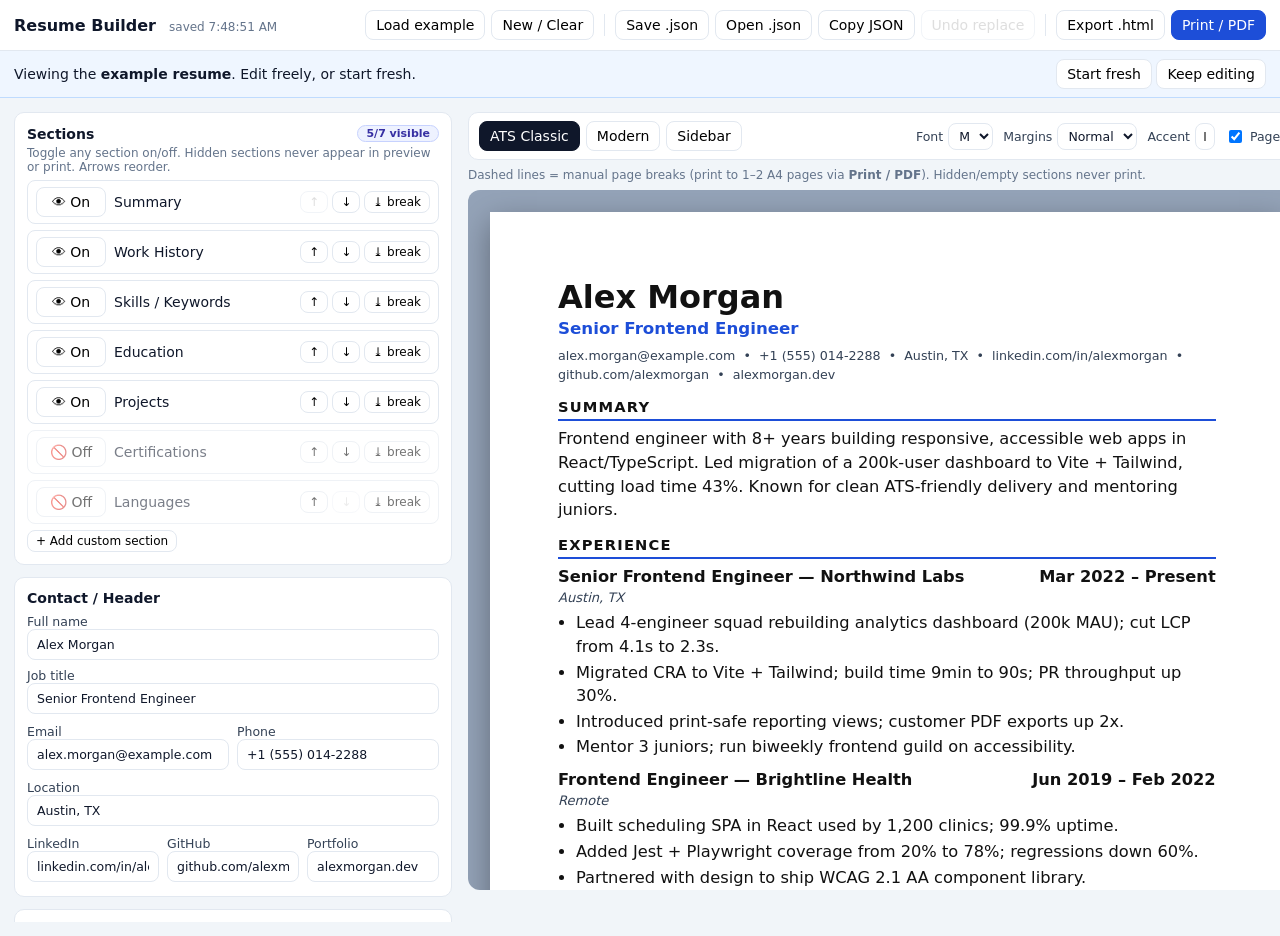
==== index.html @ 55a6a2f4 "init" ====
<!DOCTYPE html>
<html lang="en">
<head>
<meta charset="UTF-8" />
<meta name="viewport" content="width=device-width, initial-scale=1.0" />
<title>Resume Builder — interactive + printable</title>
<meta name="description" content="Interactive resume builder: job history, skills/keywords, live A4 preview, 3 templates, manual page breaks, JSON save/import, print to PDF." />
<link rel="stylesheet" href="styles.css" />
</head>
<body>
<header class="topbar no-print">
  <div class="brand">
    <strong>Resume Builder</strong>
    <span class="muted" id="save-status">saved</span>
  </div>
  <div class="toolbar" role="toolbar" aria-label="Resume actions">
    <button id="btn-example" type="button" title="Load example resume (replaces current)">Load example</button>
    <button id="btn-new" type="button" title="Start fresh (clears all)">New / Clear</button>
    <span class="sep"></span>
    <button id="btn-export-json" type="button" title="Download resume as .json file">Save .json</button>
    <button id="btn-import-json" type="button" title="Open a .json file (replace only)">Open .json</button>
    <button id="btn-copy-json" type="button" title="Copy JSON to clipboard">Copy JSON</button>
    <button id="btn-undo" type="button" title="Restore state before last replace" disabled>Undo replace</button>
    <span class="sep"></span>
    <button id="btn-export-html" type="button" title="Download standalone printable .html file">Export .html</button>
    <button id="btn-print" type="button" class="primary" title="Print / Save as PDF">Print / PDF</button>
  </div>
</header>
<input type="file" id="file-input" accept=".json,application/json" hidden />

<div id="example-banner" class="banner no-print" hidden>
  <span>Viewing the <strong>example resume</strong>. Edit freely, or start fresh.</span>
  <span>
    <button id="btn-banner-fresh" type="button">Start fresh</button>
    <button id="btn-banner-dismiss" type="button">Keep editing</button>
  </span>
</div>

<main class="layout">
  <!-- EDITOR -->
  <aside id="editor" class="editor no-print" aria-label="Resume editor"></aside>

  <!-- PREVIEW -->
  <section class="preview-pane" aria-label="Resume preview">
    <div class="preview-toolbar no-print">
      <div class="tpl-picker" role="group" aria-label="Template picker">
        <button type="button" data-tpl="ats" class="tpl-btn" title="ATS Classic: single column, parser-safe">ATS Classic</button>
        <button type="button" data-tpl="modern" class="tpl-btn" title="Modern Accent: color header + skill pills">Modern</button>
        <button type="button" data-tpl="sidebar" class="tpl-btn" title="Sidebar Pro: two-column">Sidebar</button>
      </div>
      <div class="preview-settings">
        <label>Font <select id="set-fontsize">
          <option value="small">S</option><option value="medium" selected>M</option><option value="large">L</option>
        </select></label>
        <label>Margins <select id="set-margins">
          <option value="narrow">Narrow</option><option value="normal" selected>Normal</option><option value="wide">Wide</option>
        </select></label>
        <label>Accent <input type="color" id="set-accent" value="#1d4ed8" /></label>
        <label class="check"><input type="checkbox" id="set-pagenum" checked /> Page #</label>
      </div>
    </div>
    <p class="preview-hint no-print">Dashed lines = manual page breaks (print to 1–2 A4 pages via <strong>Print / PDF</strong>). Hidden/empty sections never print.</p>
    <div id="preview-scroll" class="preview-scroll">
      <div id="sheet" class="sheet"></div>
    </div>
  </section>
</main>

<div id="toast" class="toast no-print" role="status" aria-live="polite"></div>

<script src="app.js"></script>
</body>
</html>
---- styles.css ----
:root{
  --bg:#f1f5f9; --panel:#ffffff; --ink:#0f172a; --muted:#64748b;
  --line:#e2e8f0; --accent:#1d4ed8; --radius:10px;
  --sheet-pad:18mm; --sheet-font:12.2pt;
}
*{box-sizing:border-box}
html,body{margin:0;padding:0}
body{font-family:"Segoe UI",system-ui,-apple-system,Arial,sans-serif;background:var(--bg);color:var(--ink);font-size:14px}
button{font:inherit;cursor:pointer;border:1px solid var(--line);background:#fff;border-radius:8px;padding:6px 10px}
button:hover{border-color:#94a3b8}
button.primary{background:var(--accent);border-color:var(--accent);color:#fff}
button:disabled{opacity:.45;cursor:not-allowed}
input,select,textarea{font:inherit;width:100%;border:1px solid var(--line);border-radius:8px;padding:7px 9px;background:#fff;color:var(--ink)}
textarea{resize:vertical;min-height:56px}
label{display:block;font-size:12.5px;color:#334155;margin:8px 0 2px}
.muted{color:var(--muted);font-size:12px;margin-left:8px}
.sep{width:1px;height:22px;background:var(--line);display:inline-block;margin:0 4px;vertical-align:middle}

.topbar{position:sticky;top:0;z-index:20;display:flex;justify-content:space-between;align-items:center;gap:12px;padding:10px 14px;background:var(--panel);border-bottom:1px solid var(--line);flex-wrap:wrap}
.brand{font-size:16px}
.toolbar{display:flex;gap:6px;align-items:center;flex-wrap:wrap}
.banner{display:flex;justify-content:space-between;align-items:center;gap:10px;background:#eff6ff;border-bottom:1px solid #bfdbfe;padding:8px 14px;flex-wrap:wrap}

.layout{display:grid;grid-template-columns:440px 1fr;gap:14px;padding:14px;align-items:start;max-width:1500px;margin:0 auto}
.editor{display:flex;flex-direction:column;gap:12px;max-height:calc(100vh - 90px);overflow:auto;padding-right:2px}
.card{background:var(--panel);border:1px solid var(--line);border-radius:var(--radius);padding:12px}
.card h2{margin:0 0 4px;font-size:14px;display:flex;justify-content:space-between;align-items:center}
.card h3{margin:10px 0 4px;font-size:13px}
.hint{font-size:12px;color:var(--muted);margin:4px 0}
.row2{display:grid;grid-template-columns:1fr 1fr;gap:8px}
.row3{display:grid;grid-template-columns:1fr 1fr 1fr;gap:8px}
.item{border:1px solid var(--line);border-radius:8px;padding:10px;margin:8px 0;background:#fcfdff}
.item.hidden-item{opacity:.6;border-style:dashed}
.item-head{display:flex;justify-content:space-between;align-items:center;gap:6px;margin-bottom:4px}
.item-head strong{font-size:13px}
.mini-btns{display:flex;gap:4px;flex-wrap:wrap}
.mini-btns button{padding:3px 8px;font-size:12px}
.check{display:flex !important;align-items:center;gap:6px;flex-direction:row !important}
.check input{width:auto}
.sec-row{display:flex;align-items:center;gap:8px;border:1px solid var(--line);border-radius:8px;padding:6px 8px;margin:6px 0;background:#fff}
.sec-row.off{opacity:.55}
.sec-row .grow{flex:1}
.sec-row .eye{min-width:70px}
.tag{font-size:11px;background:#eef2ff;border:1px solid #c7d2fe;border-radius:20px;padding:1px 8px;color:#3730a3}

.preview-pane{position:sticky;top:76px}
.preview-toolbar{display:flex;justify-content:space-between;gap:10px;align-items:center;background:var(--panel);border:1px solid var(--line);border-radius:var(--radius);padding:8px 10px;flex-wrap:wrap;margin-bottom:8px}
.tpl-picker{display:flex;gap:6px}
.tpl-btn.active{background:#0f172a;color:#fff;border-color:#0f172a}
.preview-settings{display:flex;gap:10px;align-items:center;flex-wrap:wrap;font-size:12.5px}
.preview-settings label{display:flex;align-items:center;gap:5px;margin:0}
.preview-settings select,.preview-settings input{width:auto;padding:4px 6px}
.preview-hint{font-size:12px;color:var(--muted);margin:0 0 8px}
.preview-scroll{background:#94a3b8;border-radius:12px;padding:22px;display:flex;justify-content:center;max-height:calc(100vh - 200px);overflow:auto}

/* A4 sheet */
.sheet{background:#fff;width:210mm;min-height:297mm;padding:var(--sheet-pad);box-shadow:0 10px 30px rgba(0,0,0,.35);color:#111;font-size:var(--sheet-font);line-height:1.45}
.sheet.fs-small{--sheet-font:11pt}.sheet.fs-medium{--sheet-font:12.2pt}.sheet.fs-large{--sheet-font:13.2pt}
.sheet.mg-narrow{--sheet-pad:11mm}.sheet.mg-normal{--sheet-pad:18mm}.sheet.mg-wide{--sheet-pad:23mm}

/* resume internals */
.r-name{margin:0;font-size:24pt;line-height:1.1}
.r-title{color:var(--accent);font-weight:600;margin:2px 0 6px;font-size:12.5pt}
.r-contact{font-size:9.5pt;color:#334155;margin-bottom:10px}
.r-sec{margin-top:12px;break-inside:avoid}
.r-sec-title{font-size:11pt;text-transform:uppercase;letter-spacing:.08em;border-bottom:2px solid var(--accent);padding-bottom:2px;margin:0 0 6px}
.r-job{margin-bottom:9px;break-inside:avoid}
.r-job-head{display:flex;justify-content:space-between;gap:8px;font-weight:700}
.r-job-sub{display:flex;justify-content:space-between;gap:8px;font-style:italic;color:#334155;font-size:9.8pt}
.r-list{margin:4px 0 0 18px;padding:0}
.r-list li{margin:2px 0}
.pills{display:flex;flex-wrap:wrap;gap:5px;margin-top:4px}
.pills span{border:1px solid #c7d2fe;background:#eef2ff;border-radius:20px;padding:1px 9px;font-size:9.5pt}
.skill-group{margin-bottom:6px;break-inside:avoid}
.skill-group strong{font-size:10pt}

/* modern */
.tpl-modern .r-head{background:var(--accent);color:#fff;margin:calc(var(--sheet-pad) * -1) calc(var(--sheet-pad) * -1) 10px;padding:18px var(--sheet-pad)}
.tpl-modern .r-title{color:#fff}
.tpl-modern .r-contact{color:#e0e7ff}
.tpl-modern .r-contact a{color:#fff}

/* sidebar */
.tpl-sidebar .r-cols{display:grid;grid-template-columns:62mm 1fr;gap:8mm}
.tpl-sidebar .r-side{background:#f1f5f9;margin:calc(var(--sheet-pad) * -1) 0 calc(var(--sheet-pad) * -1) calc(var(--sheet-pad) * -1);padding:var(--sheet-pad) 6mm}
.tpl-sidebar .r-side .r-sec-title{border-color:#0f172a}
.tpl-sidebar .r-name{font-size:20pt}

/* page break UI */
.pb-indicator{border-top:2px dashed #ef4444;margin:14px calc(var(--sheet-pad) * -1);position:relative;break-before:page;height:0}
.pb-indicator::after{content:"PAGE BREAK — prints as new A4 page";position:absolute;top:-11px;left:50%;transform:translateX(-50%);background:#ef4444;color:#fff;font-size:8pt;padding:1px 10px;border-radius:20px;white-space:nowrap;font-family:Arial,sans-serif}
.page-footer{margin-top:12px;font-size:8.5pt;color:#64748b;display:flex;justify-content:space-between}

.toast{position:fixed;bottom:18px;left:50%;transform:translateX(-50%);background:#0f172a;color:#fff;padding:9px 16px;border-radius:20px;font-size:13px;display:none;z-index:50}
.toast.show{display:block}

@media (max-width:1000px){
  .layout{grid-template-columns:1fr}
  .editor{max-height:none;overflow:visible}
  .preview-pane{position:static}
  .preview-scroll{max-height:none}
  .sheet{width:100%;min-height:auto}
}

/* ---- PRINT: only the sheet ---- */
@media print{
  @page{size:A4;margin:12mm}
  body{background:#fff}
  .no-print{display:none !important}
  .layout{display:block;padding:0;margin:0;max-width:none}
  .preview-pane{position:static}
  .preview-scroll{background:#fff;padding:0;display:block;max-height:none;overflow:visible}
  .sheet{box-shadow:none;width:auto;min-height:auto;padding:0;margin:0}
  .tpl-modern .r-head{margin:0 0 10px;padding:12px 0;-webkit-print-color-adjust:exact;print-color-adjust:exact}
  .tpl-sidebar .r-side{-webkit-print-color-adjust:exact;print-color-adjust:exact}
  .pb-indicator{border:none;margin:0}
  .pb-indicator::after{display:none}
  .pb-indicator{break-before:page}
  .r-sec,.r-job,.skill-group{break-inside:avoid}
  a{color:inherit;text-decoration:none}
}
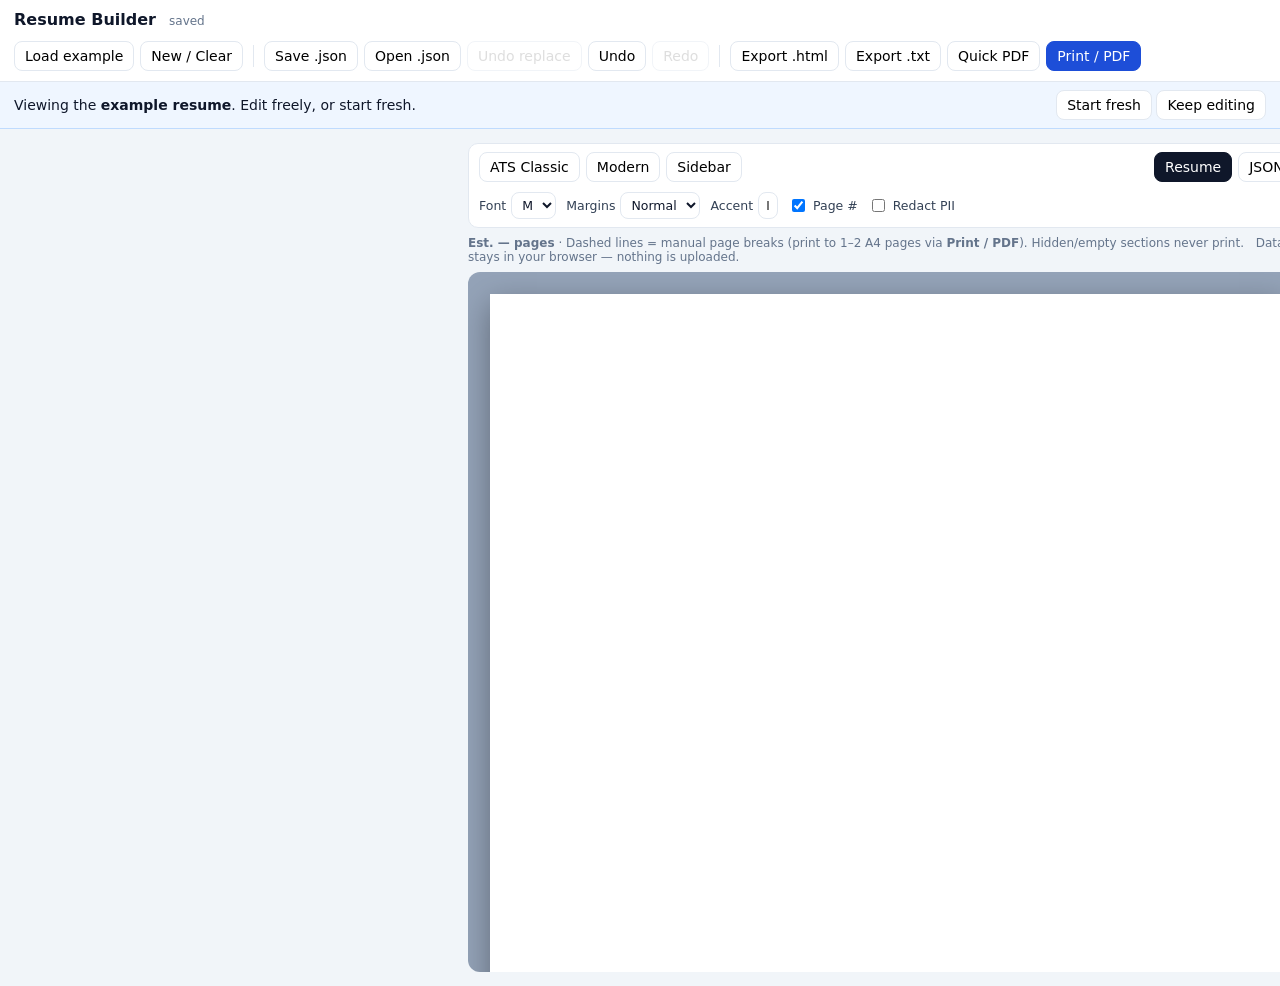
==== commit ee58907c: "add json edit" ====
--- a/index.html
+++ b/index.html
@@ -8,21 +8,29 @@
 <link rel="stylesheet" href="styles.css" />
 </head>
 <body>
+<a class="skip no-print" href="#sheet">Skip to preview</a>
 <header class="topbar no-print">
   <div class="brand">
     <strong>Resume Builder</strong>
-    <span class="muted" id="save-status">saved</span>
+    <span class="muted" id="save-status" role="status">saved</span>
   </div>
+  <nav class="mobile-tabs" aria-label="Switch panes">
+    <button id="tab-edit" type="button" class="active">Edit</button>
+    <button id="tab-preview" type="button">Preview</button>
+  </nav>
   <div class="toolbar" role="toolbar" aria-label="Resume actions">
     <button id="btn-example" type="button" title="Load example resume (replaces current)">Load example</button>
     <button id="btn-new" type="button" title="Start fresh (clears all)">New / Clear</button>
     <span class="sep"></span>
     <button id="btn-export-json" type="button" title="Download resume as .json file">Save .json</button>
     <button id="btn-import-json" type="button" title="Open a .json file (replace only)">Open .json</button>
-    <button id="btn-copy-json" type="button" title="Copy JSON to clipboard">Copy JSON</button>
     <button id="btn-undo" type="button" title="Restore state before last replace" disabled>Undo replace</button>
+    <button id="btn-hist-undo" type="button" title="Undo (Ctrl+Z)">Undo</button>
+    <button id="btn-hist-redo" type="button" title="Redo (Ctrl+Shift+Z / Ctrl+Y)" disabled>Redo</button>
     <span class="sep"></span>
     <button id="btn-export-html" type="button" title="Download standalone printable .html file">Export .html</button>
+    <button id="btn-export-txt" type="button" title="Download plain-text ATS version">Export .txt</button>
+    <button id="btn-quick-pdf" type="button" title="One-click PDF via html2pdf (beta: rasterized, may lose selectable text)">Quick PDF</button>
     <button id="btn-print" type="button" class="primary" title="Print / Save as PDF">Print / PDF</button>
   </div>
 </header>
@@ -48,20 +56,36 @@
         <button type="button" data-tpl="modern" class="tpl-btn" title="Modern Accent: color header + skill pills">Modern</button>
         <button type="button" data-tpl="sidebar" class="tpl-btn" title="Sidebar Pro: two-column">Sidebar</button>
       </div>
+      <div class="view-picker" role="group" aria-label="Preview view">
+        <button type="button" data-view="resume" class="view-btn active" title="Show the resume preview">Resume</button>
+        <button type="button" data-view="json" class="view-btn" title="Show editable JSON for the active profile">JSON</button>
+      </div>
       <div class="preview-settings">
-        <label>Font <select id="set-fontsize">
+        <label for="set-fontsize">Font <select id="set-fontsize">
           <option value="small">S</option><option value="medium" selected>M</option><option value="large">L</option>
         </select></label>
-        <label>Margins <select id="set-margins">
+        <label for="set-margins">Margins <select id="set-margins">
           <option value="narrow">Narrow</option><option value="normal" selected>Normal</option><option value="wide">Wide</option>
         </select></label>
-        <label>Accent <input type="color" id="set-accent" value="#1d4ed8" /></label>
+        <label for="set-accent">Accent <input type="color" id="set-accent" value="#1d4ed8" /></label>
         <label class="check"><input type="checkbox" id="set-pagenum" checked /> Page #</label>
+        <label class="check" title="Hide email/phone/location in preview + exports"><input type="checkbox" id="set-redact" /> Redact PII</label>
       </div>
     </div>
-    <p class="preview-hint no-print">Dashed lines = manual page breaks (print to 1–2 A4 pages via <strong>Print / PDF</strong>). Hidden/empty sections never print.</p>
+    <p class="preview-hint no-print"><span id="page-est">Est. — pages</span> · Dashed lines = manual page breaks (print to 1–2 A4 pages via <strong>Print / PDF</strong>). Hidden/empty sections never print. <span class="muted">Data stays in your browser — nothing is uploaded.</span></p>
     <div id="preview-scroll" class="preview-scroll">
       <div id="sheet" class="sheet"></div>
+      <div id="json-view" class="json-view" hidden>
+        <p class="hint">Editable JSON snapshot of the active profile — captured when you opened this view. Edit, then <strong>Apply</strong> (Ctrl+Enter). Invalid content never wipes your work; errors appear below.</p>
+        <label for="json-view-text">Resume JSON</label>
+        <textarea id="json-view-text" spellcheck="false" autocomplete="off"></textarea>
+        <div id="json-view-error" class="json-error" role="alert" hidden></div>
+        <div class="mini-btns json-view-btns">
+          <button id="json-view-apply" type="button" class="primary">Apply</button>
+          <button id="json-view-copy" type="button">Copy</button>
+          <button id="json-view-reset" type="button">Reset to current</button>
+        </div>
+      </div>
     </div>
   </section>
 </main>
--- a/styles.css
+++ b/styles.css
@@ -94,12 +94,43 @@
 .toast{position:fixed;bottom:18px;left:50%;transform:translateX(-50%);background:#0f172a;color:#fff;padding:9px 16px;border-radius:20px;font-size:13px;display:none;z-index:50}
 .toast.show{display:block}
 
+/* a11y + new UI */
+.skip{position:absolute;left:-9999px;top:0;background:#0f172a;color:#fff;padding:8px 14px;z-index:100;border-radius:0 0 8px 0}
+.skip:focus{left:0}
+:focus-visible{outline:2px solid var(--accent);outline-offset:2px}
+.mobile-tabs{display:none;gap:6px}
+.mobile-tabs button.active{background:#0f172a;color:#fff;border-color:#0f172a}
+.coach{font-size:12px;margin:6px 0 0;border:1px dashed var(--line);border-radius:8px;padding:6px 8px;background:#f8fafc}
+.coach.bad{border-color:#fca5a5;background:#fef2f2}
+.coach.good{border-color:#86efac;background:#f0fdf4}
+.coach ul{margin:4px 0 0 16px;padding:0}
+.jd-pills{display:flex;flex-wrap:wrap;gap:5px;margin:6px 0}
+.jd-pills .hit{background:#dcfce7;border:1px solid #86efac;border-radius:20px;padding:1px 9px;font-size:12px}
+.jd-pills .miss{background:#fee2e2;border:1px solid #fca5a5;border-radius:20px;padding:1px 9px;font-size:12px}
+.jd-score{font-weight:700}
+#page-est{font-weight:700}
+#page-est.warn{color:#b45309}
+#page-est.over{color:#dc2626}
+.profile-row{display:flex;gap:6px;align-items:center;flex-wrap:wrap}
+.profile-row select{flex:1;min-width:140px;width:auto}
+.view-picker{display:flex;gap:6px}
+.view-btn.active{background:#0f172a;color:#fff;border-color:#0f172a}
+.json-view{background:#fff;border-radius:12px;padding:16px;width:100%;box-shadow:0 10px 30px rgba(0,0,0,.35)}
+.json-view .hint{margin-top:0}
+.json-view label{font-weight:600}
+#json-view-text{font-family:Consolas,"Courier New",monospace;font-size:12px;min-height:52vh;white-space:pre}
+.json-view-btns{margin-top:8px}
+.json-error{margin-top:8px;font-size:12.5px;color:#b91c1c;background:#fef2f2;border:1px solid #fca5a5;border-radius:8px;padding:6px 9px;white-space:pre-wrap}
+
 @media (max-width:1000px){
   .layout{grid-template-columns:1fr}
   .editor{max-height:none;overflow:visible}
   .preview-pane{position:static}
   .preview-scroll{max-height:none}
   .sheet{width:100%;min-height:auto}
+  .mobile-tabs{display:flex}
+  body.show-preview #editor{display:none}
+  body.show-editor .preview-pane{display:none}
 }
 
 /* ---- PRINT: only the sheet ---- */
@@ -107,6 +138,7 @@
   @page{size:A4;margin:12mm}
   body{background:#fff}
   .no-print{display:none !important}
+  #json-view{display:none !important}
   .layout{display:block;padding:0;margin:0;max-width:none}
   .preview-pane{position:static}
   .preview-scroll{background:#fff;padding:0;display:block;max-height:none;overflow:visible}
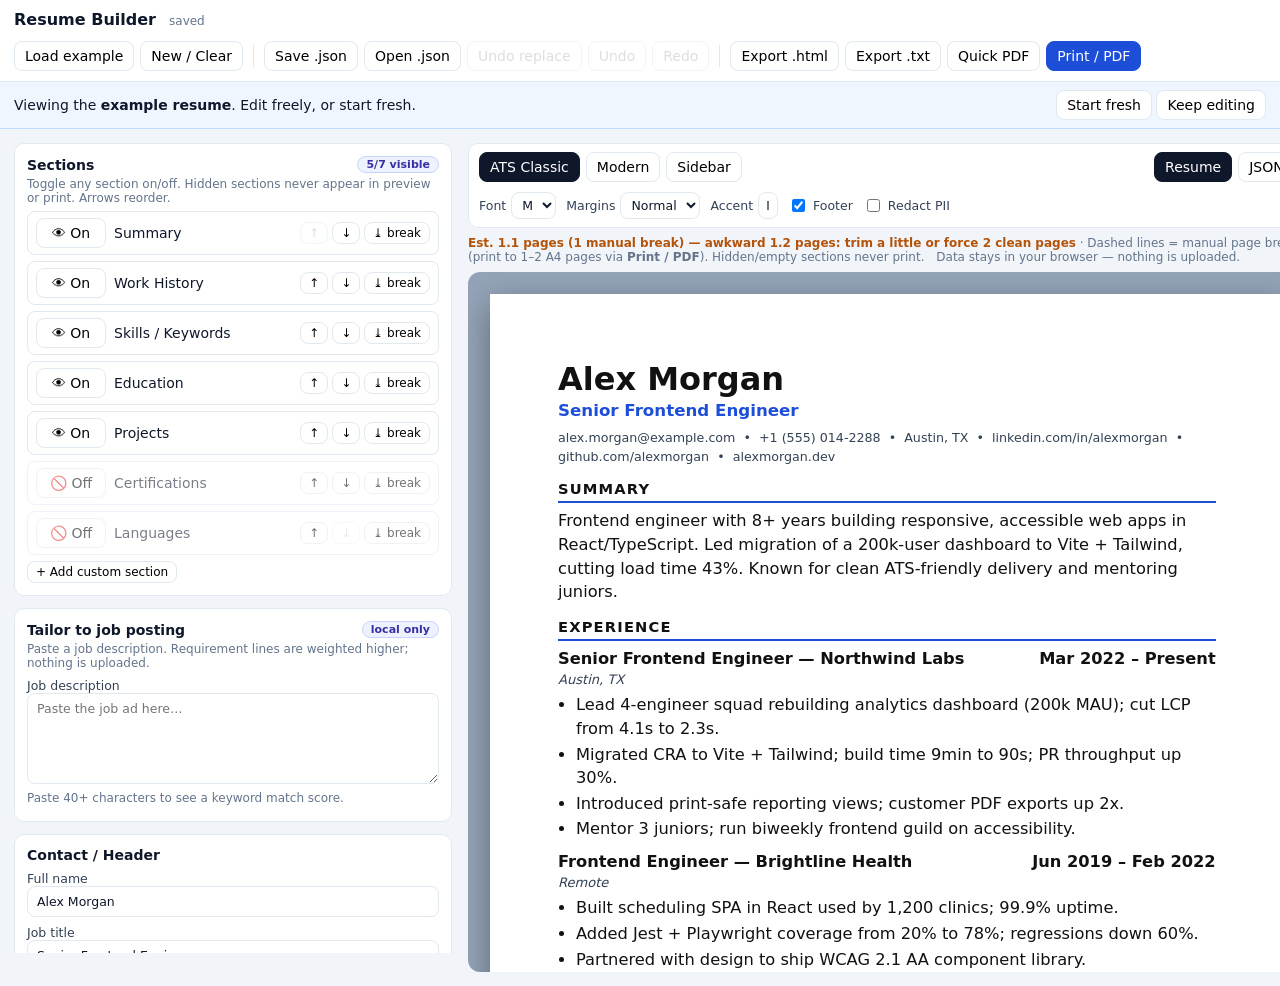
==== commit 1ef5284f: "bugs" ====
--- a/index.html
+++ b/index.html
@@ -8,17 +8,17 @@
 <link rel="stylesheet" href="styles.css" />
 </head>
 <body>
-<a class="skip no-print" href="#sheet">Skip to preview</a>
+<a class="skip no-print" href="#preview-scroll">Skip to preview</a>
 <header class="topbar no-print">
   <div class="brand">
     <strong>Resume Builder</strong>
-    <span class="muted" id="save-status" role="status">saved</span>
+    <span class="muted" id="save-status">saved</span>
   </div>
   <nav class="mobile-tabs" aria-label="Switch panes">
-    <button id="tab-edit" type="button" class="active">Edit</button>
-    <button id="tab-preview" type="button">Preview</button>
+    <button id="tab-edit" type="button" class="active" aria-pressed="true">Edit</button>
+    <button id="tab-preview" type="button" aria-pressed="false">Preview</button>
   </nav>
-  <div class="toolbar" role="toolbar" aria-label="Resume actions">
+  <div class="toolbar" role="group" aria-label="Resume actions">
     <button id="btn-example" type="button" title="Load example resume (replaces current)">Load example</button>
     <button id="btn-new" type="button" title="Start fresh (clears all)">New / Clear</button>
     <span class="sep"></span>
@@ -57,8 +57,8 @@
         <button type="button" data-tpl="sidebar" class="tpl-btn" title="Sidebar Pro: two-column">Sidebar</button>
       </div>
       <div class="view-picker" role="group" aria-label="Preview view">
-        <button type="button" data-view="resume" class="view-btn active" title="Show the resume preview">Resume</button>
-        <button type="button" data-view="json" class="view-btn" title="Show editable JSON for the active profile">JSON</button>
+        <button type="button" data-view="resume" class="view-btn active" aria-pressed="true" title="Show the resume preview">Resume</button>
+        <button type="button" data-view="json" class="view-btn" aria-pressed="false" title="Show editable JSON for the current resume">JSON</button>
       </div>
       <div class="preview-settings">
         <label for="set-fontsize">Font <select id="set-fontsize">
@@ -68,17 +68,18 @@
           <option value="narrow">Narrow</option><option value="normal" selected>Normal</option><option value="wide">Wide</option>
         </select></label>
         <label for="set-accent">Accent <input type="color" id="set-accent" value="#1d4ed8" /></label>
-        <label class="check"><input type="checkbox" id="set-pagenum" checked /> Page #</label>
+        <label class="check" title="Print footer with your name and title. For page numbers enable your browser's own header/footer in the print dialog."><input type="checkbox" id="set-pagenum" checked /> Footer</label>
         <label class="check" title="Hide email/phone/location in preview + exports"><input type="checkbox" id="set-redact" /> Redact PII</label>
       </div>
     </div>
     <p class="preview-hint no-print"><span id="page-est">Est. — pages</span> · Dashed lines = manual page breaks (print to 1–2 A4 pages via <strong>Print / PDF</strong>). Hidden/empty sections never print. <span class="muted">Data stays in your browser — nothing is uploaded.</span></p>
-    <div id="preview-scroll" class="preview-scroll">
+    <div id="preview-scroll" class="preview-scroll" tabindex="-1">
       <div id="sheet" class="sheet"></div>
       <div id="json-view" class="json-view" hidden>
-        <p class="hint">Editable JSON snapshot of the active profile — captured when you opened this view. Edit, then <strong>Apply</strong> (Ctrl+Enter). Invalid content never wipes your work; errors appear below.</p>
+        <p class="hint">Editable snapshot of the current resume. Apply with <strong>Apply</strong> or <strong>Ctrl+Enter</strong>. Invalid content never wipes your work.</p>
         <label for="json-view-text">Resume JSON</label>
         <textarea id="json-view-text" spellcheck="false" autocomplete="off"></textarea>
+        <p id="json-stale" class="json-stale" hidden>Heads up: the resume changed elsewhere since this snapshot was taken. <strong>Reset to current</strong> refreshes it, or keep your edits and Apply (newer changes are discarded but Undo-able).</p>
         <div id="json-view-error" class="json-error" role="alert" hidden></div>
         <div class="mini-btns json-view-btns">
           <button id="json-view-apply" type="button" class="primary">Apply</button>
--- a/styles.css
+++ b/styles.css
@@ -73,6 +73,9 @@
 .pills span{border:1px solid #c7d2fe;background:#eef2ff;border-radius:20px;padding:1px 9px;font-size:9.5pt}
 .skill-group{margin-bottom:6px;break-inside:avoid}
 .skill-group strong{font-size:10pt}
+.preserve{white-space:pre-line}
+.subitem{display:flex;align-items:center;gap:8px;border:1px dashed var(--line);border-radius:8px;padding:4px 8px;margin:4px 0;font-size:12.5px;background:#fff}
+.subitem .grow{flex:1;min-width:0;overflow-wrap:anywhere}
 
 /* modern */
 .tpl-modern .r-head{background:var(--accent);color:#fff;margin:calc(var(--sheet-pad) * -1) calc(var(--sheet-pad) * -1) 10px;padding:18px var(--sheet-pad)}
@@ -91,8 +94,8 @@
 .pb-indicator::after{content:"PAGE BREAK — prints as new A4 page";position:absolute;top:-11px;left:50%;transform:translateX(-50%);background:#ef4444;color:#fff;font-size:8pt;padding:1px 10px;border-radius:20px;white-space:nowrap;font-family:Arial,sans-serif}
 .page-footer{margin-top:12px;font-size:8.5pt;color:#64748b;display:flex;justify-content:space-between}
 
-.toast{position:fixed;bottom:18px;left:50%;transform:translateX(-50%);background:#0f172a;color:#fff;padding:9px 16px;border-radius:20px;font-size:13px;display:none;z-index:50}
-.toast.show{display:block}
+.toast{position:fixed;bottom:18px;left:50%;transform:translateX(-50%);background:#0f172a;color:#fff;padding:9px 16px;border-radius:20px;font-size:13px;z-index:50;opacity:0;visibility:hidden;pointer-events:none;transition:opacity .15s}
+.toast.show{opacity:1;visibility:visible}
 
 /* a11y + new UI */
 .skip{position:absolute;left:-9999px;top:0;background:#0f172a;color:#fff;padding:8px 14px;z-index:100;border-radius:0 0 8px 0}
@@ -111,8 +114,6 @@
 #page-est{font-weight:700}
 #page-est.warn{color:#b45309}
 #page-est.over{color:#dc2626}
-.profile-row{display:flex;gap:6px;align-items:center;flex-wrap:wrap}
-.profile-row select{flex:1;min-width:140px;width:auto}
 .view-picker{display:flex;gap:6px}
 .view-btn.active{background:#0f172a;color:#fff;border-color:#0f172a}
 .json-view{background:#fff;border-radius:12px;padding:16px;width:100%;box-shadow:0 10px 30px rgba(0,0,0,.35)}
@@ -120,6 +121,7 @@
 .json-view label{font-weight:600}
 #json-view-text{font-family:Consolas,"Courier New",monospace;font-size:12px;min-height:52vh;white-space:pre}
 .json-view-btns{margin-top:8px}
+.json-stale{margin:8px 0 0;font-size:12.5px;color:#92400e;background:#fffbeb;border:1px solid #fcd34d;border-radius:8px;padding:6px 9px}
 .json-error{margin-top:8px;font-size:12.5px;color:#b91c1c;background:#fef2f2;border:1px solid #fca5a5;border-radius:8px;padding:6px 9px;white-space:pre-wrap}
 
 @media (max-width:1000px){
@@ -135,10 +137,12 @@
 
 /* ---- PRINT: only the sheet ---- */
 @media print{
-  @page{size:A4;margin:12mm}
+  @page{size:A4;margin:12mm;@bottom-center{content:counter(page) " / " counter(pages);font-size:8.5pt;color:#64748b}}
   body{background:#fff}
   .no-print{display:none !important}
   #json-view{display:none !important}
+  /* safety net: printing must never be blank, whatever view is active */
+  #sheet{display:block !important}
   .layout{display:block;padding:0;margin:0;max-width:none}
   .preview-pane{position:static}
   .preview-scroll{background:#fff;padding:0;display:block;max-height:none;overflow:visible}
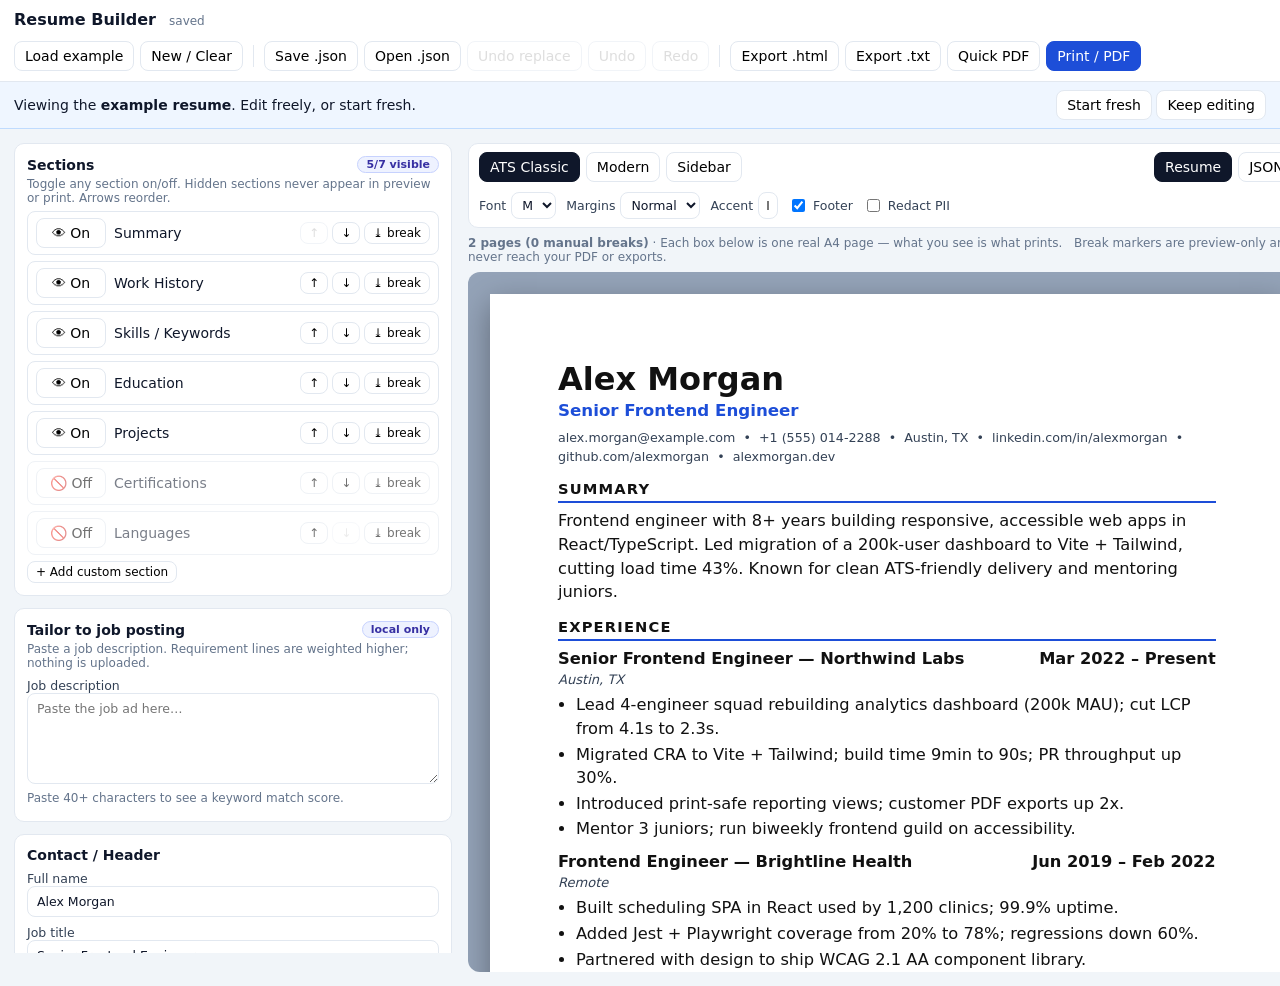
==== commit 56def2d1: "fix" ====
--- a/index.html
+++ b/index.html
@@ -30,7 +30,7 @@
     <span class="sep"></span>
     <button id="btn-export-html" type="button" title="Download standalone printable .html file">Export .html</button>
     <button id="btn-export-txt" type="button" title="Download plain-text ATS version">Export .txt</button>
-    <button id="btn-quick-pdf" type="button" title="One-click PDF via html2pdf (beta: rasterized, may lose selectable text)">Quick PDF</button>
+    <button id="btn-quick-pdf" type="button" title="One-click PDF via html2pdf. Single page only — for 2+ pages use Print / PDF (selectable text, exact A4).">Quick PDF</button>
     <button id="btn-print" type="button" class="primary" title="Print / Save as PDF">Print / PDF</button>
   </div>
 </header>
@@ -68,15 +68,15 @@
           <option value="narrow">Narrow</option><option value="normal" selected>Normal</option><option value="wide">Wide</option>
         </select></label>
         <label for="set-accent">Accent <input type="color" id="set-accent" value="#1d4ed8" /></label>
-        <label class="check" title="Print footer with your name and title. For page numbers enable your browser's own header/footer in the print dialog."><input type="checkbox" id="set-pagenum" checked /> Footer</label>
-        <label class="check" title="Hide email/phone/location in preview + exports"><input type="checkbox" id="set-redact" /> Redact PII</label>
+        <label class="check" title="Print footer with your name and an accurate Page X of Y on every page"><input type="checkbox" id="set-pagenum" checked /> Footer</label>
+        <label class="check" title="Hide email/phone/location in the preview, .html, .txt and Quick PDF. Save .json and the JSON view keep the real values."><input type="checkbox" id="set-redact" /> Redact PII</label>
       </div>
     </div>
-    <p class="preview-hint no-print"><span id="page-est">Est. — pages</span> · Dashed lines = manual page breaks (print to 1–2 A4 pages via <strong>Print / PDF</strong>). Hidden/empty sections never print. <span class="muted">Data stays in your browser — nothing is uploaded.</span></p>
+    <p class="preview-hint no-print"><span id="page-est">— pages</span> · Each box below is one real A4 page — what you see is what prints. <span class="muted">Break markers are preview-only and never reach your PDF or exports.</span></p>
     <div id="preview-scroll" class="preview-scroll" tabindex="-1">
       <div id="sheet" class="sheet"></div>
       <div id="json-view" class="json-view" hidden>
-        <p class="hint">Editable snapshot of the current resume. Apply with <strong>Apply</strong> or <strong>Ctrl+Enter</strong>. Invalid content never wipes your work.</p>
+        <p class="hint">Editable snapshot of the current resume. Apply with <strong>Apply</strong> or <strong>Ctrl+Enter</strong>. Invalid content never wipes your work. These are your <strong>real</strong> contact details — redaction does not apply here.</p>
         <label for="json-view-text">Resume JSON</label>
         <textarea id="json-view-text" spellcheck="false" autocomplete="off"></textarea>
         <p id="json-stale" class="json-stale" hidden>Heads up: the resume changed elsewhere since this snapshot was taken. <strong>Reset to current</strong> refreshes it, or keep your edits and Apply (newer changes are discarded but Undo-able).</p>
--- a/styles.css
+++ b/styles.css
@@ -53,10 +53,15 @@
 .preview-hint{font-size:12px;color:var(--muted);margin:0 0 8px}
 .preview-scroll{background:#94a3b8;border-radius:12px;padding:22px;display:flex;justify-content:center;max-height:calc(100vh - 200px);overflow:auto}
 
-/* A4 sheet */
-.sheet{background:#fff;width:210mm;min-height:297mm;padding:var(--sheet-pad);box-shadow:0 10px 30px rgba(0,0,0,.35);color:#111;font-size:var(--sheet-font);line-height:1.45}
+/* A4 page stack: #sheet is a container, each .page is exactly one sheet of paper */
+.sheet{width:210mm;display:flex;flex-direction:column;gap:20px;align-items:stretch}
 .sheet.fs-small{--sheet-font:11pt}.sheet.fs-medium{--sheet-font:12.2pt}.sheet.fs-large{--sheet-font:13.2pt}
 .sheet.mg-narrow{--sheet-pad:11mm}.sheet.mg-normal{--sheet-pad:18mm}.sheet.mg-wide{--sheet-pad:23mm}
+.page{position:relative;background:#fff;width:210mm;min-height:297mm;padding:var(--sheet-pad);box-shadow:0 10px 30px rgba(0,0,0,.35);color:#111;font-size:var(--sheet-font);line-height:1.45}
+.page.measure{position:absolute;left:-10000px;top:0;visibility:hidden;box-shadow:none}
+.page-gap{align-self:center;margin:-10px 0;display:flex;align-items:center;gap:10px;color:#b91c1c;font-size:11px;letter-spacing:.04em}
+.page-gap::before,.page-gap::after{content:"";height:2px;background:#ef4444;flex:1;border-radius:2px}
+.page-foot{position:absolute;left:var(--sheet-pad);right:var(--sheet-pad);bottom:9mm;display:flex;justify-content:space-between;gap:10px;border-top:1px solid #e2e8f0;padding-top:3px;font-size:8.5pt;color:#64748b}
 
 /* resume internals */
 .r-name{margin:0;font-size:24pt;line-height:1.1}
@@ -89,10 +94,9 @@
 .tpl-sidebar .r-side .r-sec-title{border-color:#0f172a}
 .tpl-sidebar .r-name{font-size:20pt}
 
-/* page break UI */
+/* page break UI: markers only ever exist in the preview, never in the page boxes */
 .pb-indicator{border-top:2px dashed #ef4444;margin:14px calc(var(--sheet-pad) * -1);position:relative;break-before:page;height:0}
 .pb-indicator::after{content:"PAGE BREAK — prints as new A4 page";position:absolute;top:-11px;left:50%;transform:translateX(-50%);background:#ef4444;color:#fff;font-size:8pt;padding:1px 10px;border-radius:20px;white-space:nowrap;font-family:Arial,sans-serif}
-.page-footer{margin-top:12px;font-size:8.5pt;color:#64748b;display:flex;justify-content:space-between}
 
 .toast{position:fixed;bottom:18px;left:50%;transform:translateX(-50%);background:#0f172a;color:#fff;padding:9px 16px;border-radius:20px;font-size:13px;z-index:50;opacity:0;visibility:hidden;pointer-events:none;transition:opacity .15s}
 .toast.show{opacity:1;visibility:visible}
@@ -129,29 +133,36 @@
   .editor{max-height:none;overflow:visible}
   .preview-pane{position:static}
   .preview-scroll{max-height:none}
-  .sheet{width:100%;min-height:auto}
+  .page{width:100%;min-height:auto;padding:12px}
+  .page-foot{position:static;margin-top:10px}
   .mobile-tabs{display:flex}
   body.show-preview #editor{display:none}
   body.show-editor .preview-pane{display:none}
 }
 
-/* ---- PRINT: only the sheet ---- */
+/* ---- PRINT: one .page box = one sheet of paper ---- */
 @media print{
-  @page{size:A4;margin:12mm;@bottom-center{content:counter(page) " / " counter(pages);font-size:8.5pt;color:#64748b}}
+  @page{size:A4;margin:12mm}
   body{background:#fff}
   .no-print{display:none !important}
   #json-view{display:none !important}
   /* safety net: printing must never be blank, whatever view is active */
-  #sheet{display:block !important}
+  #sheet{display:flex !important}
   .layout{display:block;padding:0;margin:0;max-width:none}
   .preview-pane{position:static}
   .preview-scroll{background:#fff;padding:0;display:block;max-height:none;overflow:visible}
-  .sheet{box-shadow:none;width:auto;min-height:auto;padding:0;margin:0}
-  .tpl-modern .r-head{margin:0 0 10px;padding:12px 0;-webkit-print-color-adjust:exact;print-color-adjust:exact}
-  .tpl-sidebar .r-side{-webkit-print-color-adjust:exact;print-color-adjust:exact}
-  .pb-indicator{border:none;margin:0}
-  .pb-indicator::after{display:none}
-  .pb-indicator{break-before:page}
-  .r-sec,.r-job,.skill-group{break-inside:avoid}
+  .sheet{width:auto;gap:0}
+  .page{width:auto;min-height:0;padding:0;margin:0;box-shadow:none;break-inside:auto;break-after:page}
+  .page:last-child{break-after:auto}
+  .page.measure{display:none !important}
+  .page-gap,.pb-indicator{display:none !important}
+  .page-foot{position:static;margin-top:10px}
+  .tpl-modern .r-head{margin:0 0 8px;padding:8px 10px;-webkit-print-color-adjust:exact;print-color-adjust:exact}
+  .tpl-sidebar .r-cols{gap:6mm}
+  .tpl-sidebar .r-side{margin:0;padding:4mm;-webkit-print-color-adjust:exact;print-color-adjust:exact}
+  /* keep headings with their content, but never push a whole (multi-page) section to a new page */
+  .r-sec,.r-job{break-inside:auto;orphans:2;widows:2}
+  .r-sec-title,.r-job-head,.r-job-sub{break-after:avoid}
+  .skill-group,.pills span{break-inside:avoid}
   a{color:inherit;text-decoration:none}
 }
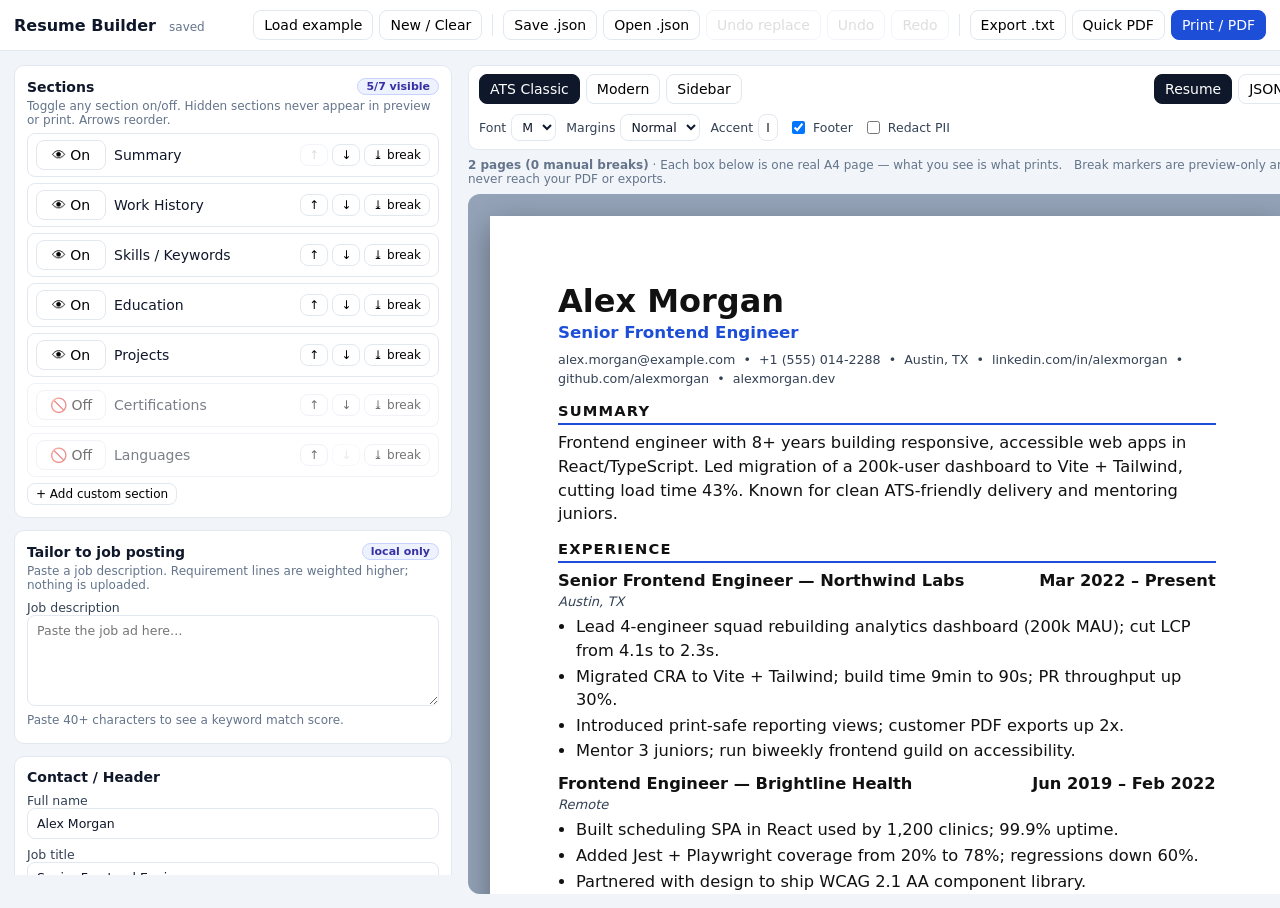
==== commit e34cd483: "fix" ====
--- a/index.html
+++ b/index.html
@@ -28,21 +28,12 @@
     <button id="btn-hist-undo" type="button" title="Undo (Ctrl+Z)">Undo</button>
     <button id="btn-hist-redo" type="button" title="Redo (Ctrl+Shift+Z / Ctrl+Y)" disabled>Redo</button>
     <span class="sep"></span>
-    <button id="btn-export-html" type="button" title="Download standalone printable .html file">Export .html</button>
     <button id="btn-export-txt" type="button" title="Download plain-text ATS version">Export .txt</button>
-    <button id="btn-quick-pdf" type="button" title="One-click PDF via html2pdf. Single page only — for 2+ pages use Print / PDF (selectable text, exact A4).">Quick PDF</button>
+    <button id="btn-quick-pdf" type="button" title="One-click PDF of every A4 page. Rasterized, so text is not selectable - use Print / PDF for selectable text.">Quick PDF</button>
     <button id="btn-print" type="button" class="primary" title="Print / Save as PDF">Print / PDF</button>
   </div>
 </header>
 <input type="file" id="file-input" accept=".json,application/json" hidden />
-
-<div id="example-banner" class="banner no-print" hidden>
-  <span>Viewing the <strong>example resume</strong>. Edit freely, or start fresh.</span>
-  <span>
-    <button id="btn-banner-fresh" type="button">Start fresh</button>
-    <button id="btn-banner-dismiss" type="button">Keep editing</button>
-  </span>
-</div>
 
 <main class="layout">
   <!-- EDITOR -->
@@ -69,7 +60,7 @@
         </select></label>
         <label for="set-accent">Accent <input type="color" id="set-accent" value="#1d4ed8" /></label>
         <label class="check" title="Print footer with your name and an accurate Page X of Y on every page"><input type="checkbox" id="set-pagenum" checked /> Footer</label>
-        <label class="check" title="Hide email/phone/location in the preview, .html, .txt and Quick PDF. Save .json and the JSON view keep the real values."><input type="checkbox" id="set-redact" /> Redact PII</label>
+        <label class="check" title="Hide email/phone/location in the preview, .txt and Quick PDF. Save .json and the JSON view keep the real values."><input type="checkbox" id="set-redact" /> Redact PII</label>
       </div>
     </div>
     <p class="preview-hint no-print"><span id="page-est">— pages</span> · Each box below is one real A4 page — what you see is what prints. <span class="muted">Break markers are preview-only and never reach your PDF or exports.</span></p>
--- a/styles.css
+++ b/styles.css
@@ -19,7 +19,6 @@
 .topbar{position:sticky;top:0;z-index:20;display:flex;justify-content:space-between;align-items:center;gap:12px;padding:10px 14px;background:var(--panel);border-bottom:1px solid var(--line);flex-wrap:wrap}
 .brand{font-size:16px}
 .toolbar{display:flex;gap:6px;align-items:center;flex-wrap:wrap}
-.banner{display:flex;justify-content:space-between;align-items:center;gap:10px;background:#eff6ff;border-bottom:1px solid #bfdbfe;padding:8px 14px;flex-wrap:wrap}
 
 .layout{display:grid;grid-template-columns:440px 1fr;gap:14px;padding:14px;align-items:start;max-width:1500px;margin:0 auto}
 .editor{display:flex;flex-direction:column;gap:12px;max-height:calc(100vh - 90px);overflow:auto;padding-right:2px}
@@ -128,7 +127,9 @@
 .json-stale{margin:8px 0 0;font-size:12.5px;color:#92400e;background:#fffbeb;border:1px solid #fcd34d;border-radius:8px;padding:6px 9px}
 .json-error{margin-top:8px;font-size:12.5px;color:#b91c1c;background:#fef2f2;border:1px solid #fca5a5;border-radius:8px;padding:6px 9px;white-space:pre-wrap}
 
-@media (max-width:1000px){
+/* Viewport-only: MUST stay screen-scoped. Print paper is ~794px wide, so an unscoped
+   max-width query matches when printing and can hide the sheet entirely. */
+@media screen and (max-width:1000px){
   .layout{grid-template-columns:1fr}
   .editor{max-height:none;overflow:visible}
   .preview-pane{position:static}
@@ -140,10 +141,13 @@
   body.show-editor .preview-pane{display:none}
 }
 
-/* ---- PRINT: one .page box = one sheet of paper ---- */
+/* ---- PRINT: one .page box = one sheet of paper ----
+   The box is a literal A4 sheet (210x297mm) with the same --sheet-pad as the preview, so the
+   printable text area is identical to what you see on screen. @page margin 0 keeps the 1:1
+   mapping; all content sits inside --sheet-pad, so printer hardware margins are not an issue. */
 @media print{
-  @page{size:A4;margin:12mm}
-  body{background:#fff}
+  @page{size:A4;margin:0}
+  body{background:#fff;padding:0}
   .no-print{display:none !important}
   #json-view{display:none !important}
   /* safety net: printing must never be blank, whatever view is active */
@@ -151,8 +155,8 @@
   .layout{display:block;padding:0;margin:0;max-width:none}
   .preview-pane{position:static}
   .preview-scroll{background:#fff;padding:0;display:block;max-height:none;overflow:visible}
-  .sheet{width:auto;gap:0}
-  .page{width:auto;min-height:0;padding:0;margin:0;box-shadow:none;break-inside:auto;break-after:page}
+  .sheet{width:210mm;gap:0}
+  .page{width:210mm;height:auto;min-height:297mm;padding:var(--sheet-pad);margin:0;box-shadow:none;background:#fff;break-inside:auto;break-after:page}
   .page:last-child{break-after:auto}
   .page.measure{display:none !important}
   .page-gap,.pb-indicator{display:none !important}
